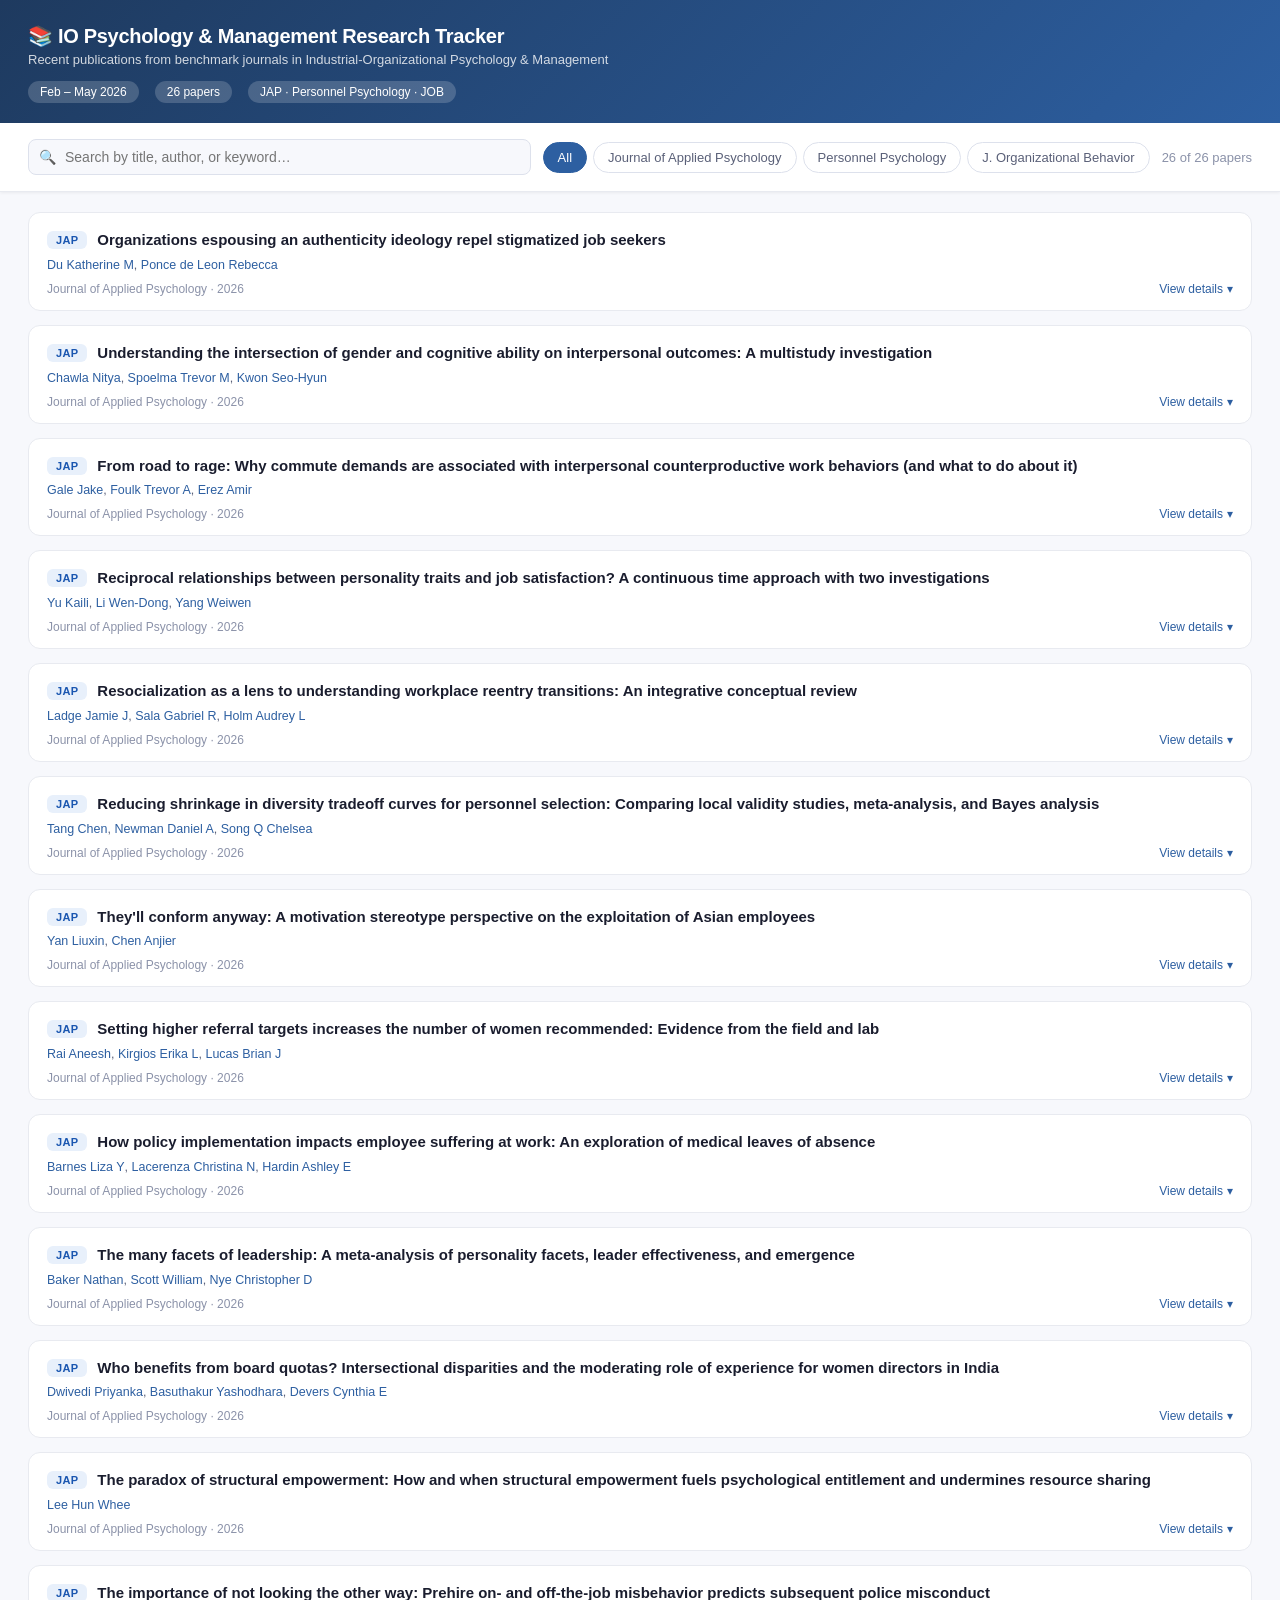
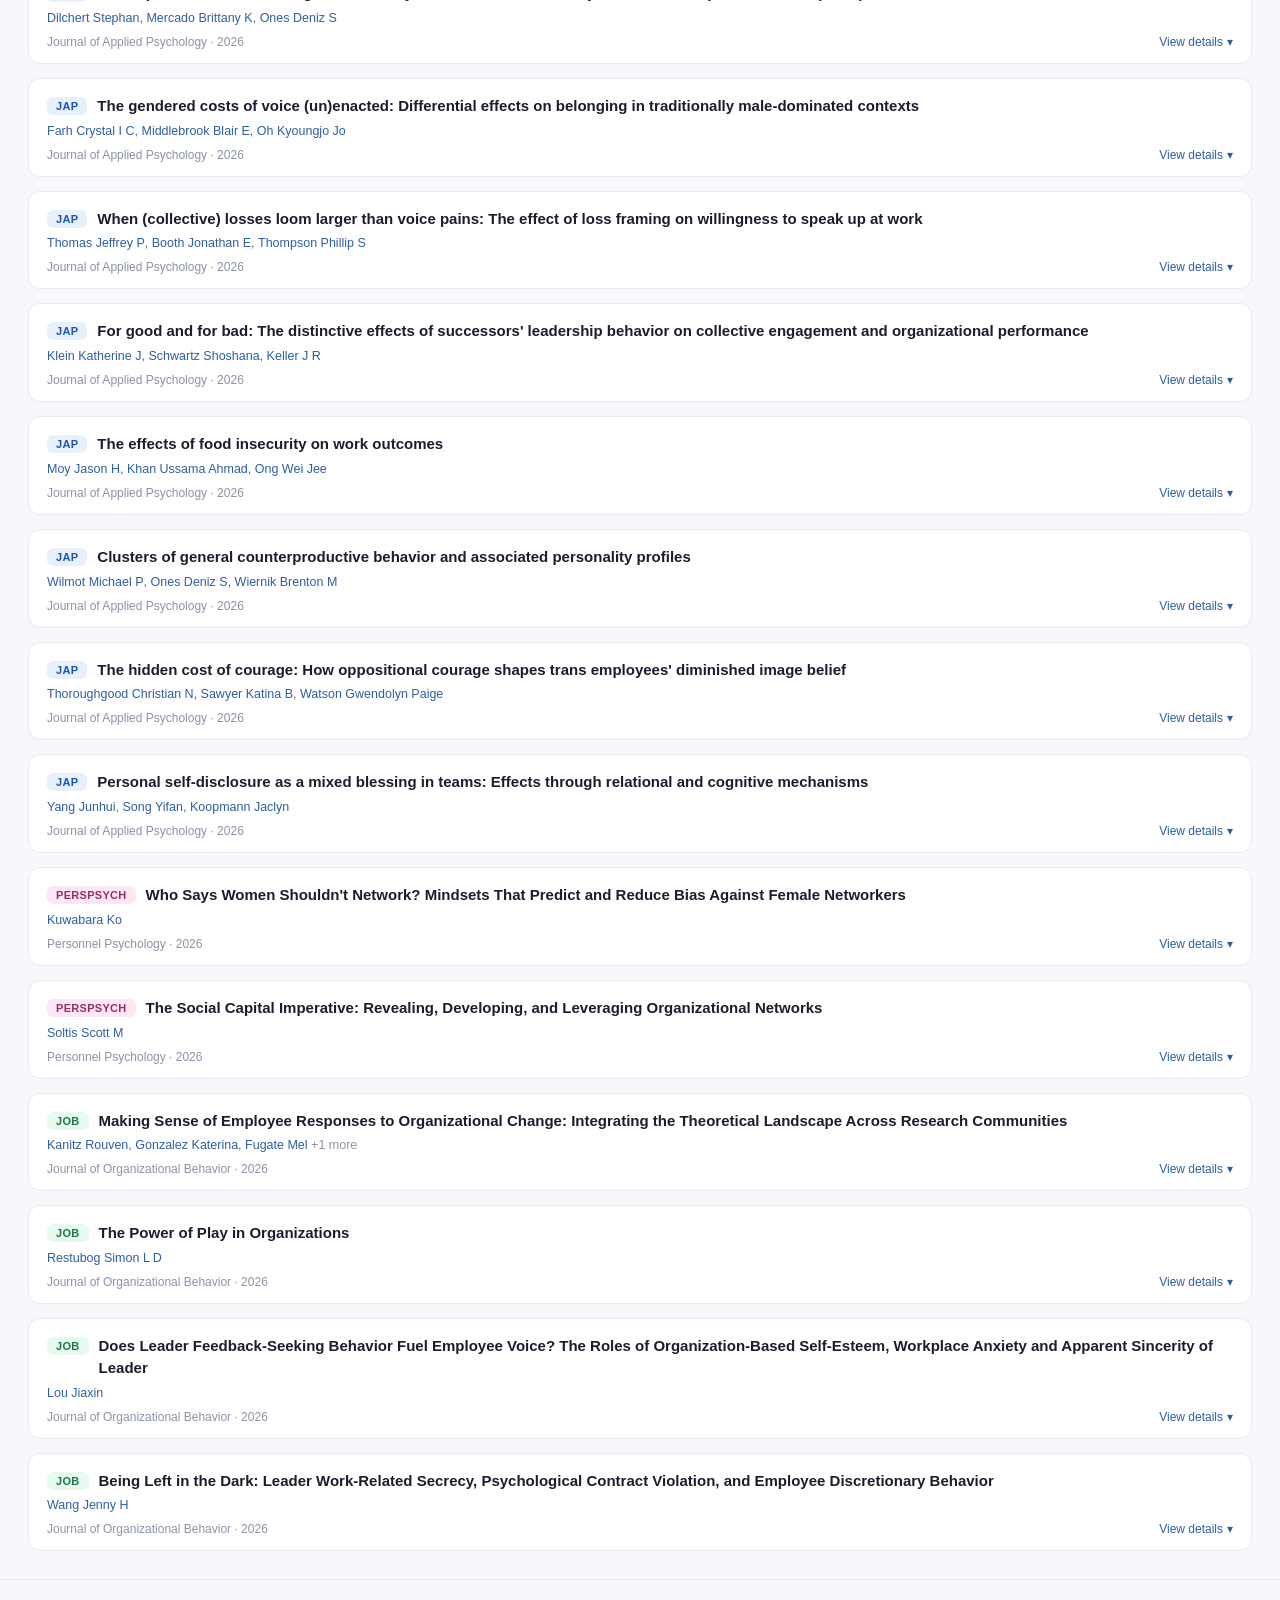
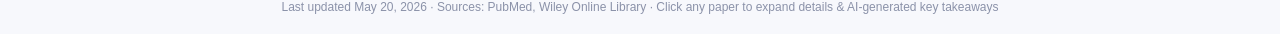
==== io_psych_tracker.html @ 4de879cd "Add IO Psychology Tracker artifact and update stats to 9 Add io_psych_tracker.html (26 papers from J" ====
<!DOCTYPE html>
<html lang="en">
<head>
<meta charset="UTF-8"/>
<meta name="viewport" content="width=device-width, initial-scale=1.0"/>
<title>IO Psychology & Management Research Tracker</title>
<style>
  :root { color-scheme: light; }
  * { box-sizing: border-box; margin: 0; padding: 0; }
  body { font-family: -apple-system, BlinkMacSystemFont, 'Segoe UI', sans-serif; background: #f7f8fc; color: #1a1d2e; min-height: 100vh; }

  /* Header */
  .header { background: linear-gradient(135deg, #1e3a5f 0%, #2d5fa1 100%); color: white; padding: 24px 28px 20px; }
  .header h1 { font-size: 20px; font-weight: 700; letter-spacing: -0.3px; }
  .header p { font-size: 13px; opacity: 0.8; margin-top: 4px; }
  .header-meta { display: flex; align-items: center; gap: 16px; margin-top: 14px; flex-wrap: wrap; }
  .badge { background: rgba(255,255,255,0.18); border-radius: 20px; padding: 4px 12px; font-size: 12px; font-weight: 500; }

  /* Controls */
  .controls { background: white; padding: 16px 28px; border-bottom: 1px solid #e8eaf0; display: flex; gap: 12px; align-items: center; flex-wrap: wrap; box-shadow: 0 1px 3px rgba(0,0,0,0.06); }
  .search-wrap { position: relative; flex: 1; min-width: 200px; }
  .search-wrap input { width: 100%; padding: 9px 12px 9px 36px; border: 1.5px solid #dde1ec; border-radius: 8px; font-size: 14px; background: #f7f8fc; color: #1a1d2e; outline: none; transition: border-color 0.2s; }
  .search-wrap input:focus { border-color: #2d5fa1; background: white; }
  .search-icon { position: absolute; left: 11px; top: 50%; transform: translateY(-50%); color: #8b92a9; font-size: 14px; }
  .filter-group { display: flex; gap: 6px; flex-wrap: wrap; }
  .filter-btn { padding: 7px 14px; border-radius: 20px; border: 1.5px solid #dde1ec; background: white; font-size: 13px; cursor: pointer; font-weight: 500; color: #5a6078; transition: all 0.15s; }
  .filter-btn:hover { border-color: #2d5fa1; color: #2d5fa1; }
  .filter-btn.active { background: #2d5fa1; border-color: #2d5fa1; color: white; }
  .count-label { font-size: 13px; color: #8b92a9; white-space: nowrap; margin-left: auto; }

  /* Papers grid */
  .papers { padding: 20px 28px; display: flex; flex-direction: column; gap: 14px; }

  /* Paper card */
  .card { background: white; border-radius: 12px; border: 1.5px solid #e8eaf0; overflow: hidden; transition: box-shadow 0.2s, border-color 0.2s; }
  .card:hover { box-shadow: 0 4px 16px rgba(0,0,0,0.09); border-color: #c8d0e8; }
  .card-header { padding: 16px 18px 14px; cursor: pointer; }
  .card-top { display: flex; align-items: flex-start; gap: 10px; }
  .journal-badge { flex-shrink: 0; padding: 3px 9px; border-radius: 6px; font-size: 11px; font-weight: 700; letter-spacing: 0.3px; text-transform: uppercase; margin-top: 2px; }
  .badge-JAP { background: #e8f0fb; color: #1a56b0; }
  .badge-PersPsych { background: #fce8f3; color: #9b2c6e; }
  .badge-JOB { background: #e8faf0; color: #1a7a4a; }
  .card-title { font-size: 15px; font-weight: 600; color: #1a1d2e; line-height: 1.45; flex: 1; }
  .card-authors { margin-top: 7px; font-size: 12.5px; color: #5a6078; }
  .card-authors a { color: #2d5fa1; text-decoration: none; font-weight: 500; }
  .card-authors a:hover { text-decoration: underline; }
  .card-footer { display: flex; align-items: center; justify-content: space-between; margin-top: 10px; }
  .card-year { font-size: 12px; color: #8b92a9; font-weight: 500; }
  .expand-btn { font-size: 12px; color: #2d5fa1; font-weight: 500; display: flex; align-items: center; gap: 4px; }
  .expand-arrow { transition: transform 0.2s; display: inline-block; }
  .card.expanded .expand-arrow { transform: rotate(180deg); }

  /* Card body */
  .card-body { display: none; padding: 0 18px 18px; border-top: 1px solid #f0f2f8; }
  .card.expanded .card-body { display: block; }
  .section-label { font-size: 11px; font-weight: 700; text-transform: uppercase; letter-spacing: 0.6px; color: #8b92a9; margin-top: 14px; margin-bottom: 6px; }
  .abstract-text { font-size: 13.5px; color: #3a3f5a; line-height: 1.6; }
  .findings-box { background: #f0f6ff; border-left: 3px solid #2d5fa1; border-radius: 0 8px 8px 0; padding: 10px 14px; font-size: 13.5px; color: #1a2a4a; line-height: 1.6; }
  .findings-box.loading { color: #8b92a9; font-style: italic; }
  .findings-box.error { background: #fff3f0; border-color: #e05a3a; color: #a02010; }
  .links-row { display: flex; gap: 10px; margin-top: 14px; flex-wrap: wrap; }
  .link-btn { display: inline-flex; align-items: center; gap: 6px; padding: 7px 14px; border-radius: 8px; font-size: 13px; font-weight: 500; text-decoration: none; transition: all 0.15s; border: 1.5px solid; }
  .link-doi { background: #1a56b0; border-color: #1a56b0; color: white; }
  .link-doi:hover { background: #1344a0; }
  .link-scholar { background: white; border-color: #dde1ec; color: #3a3f5a; }
  .link-scholar:hover { border-color: #2d5fa1; color: #2d5fa1; }

  /* Empty state */
  .empty { text-align: center; padding: 48px 24px; color: #8b92a9; }
  .empty svg { opacity: 0.3; margin-bottom: 12px; }
  .empty p { font-size: 15px; }

  /* Footer */
  .footer { text-align: center; padding: 20px; font-size: 12px; color: #8b92a9; border-top: 1px solid #e8eaf0; margin-top: 8px; }
</style>
</head>
<body>

<div class="header">
  <h1>📚 IO Psychology &amp; Management Research Tracker</h1>
  <p>Recent publications from benchmark journals in Industrial-Organizational Psychology &amp; Management</p>
  <div class="header-meta">
    <span class="badge">Feb – May 2026</span>
    <span class="badge" id="total-badge">26 papers</span>
    <span class="badge">JAP · Personnel Psychology · JOB</span>
  </div>
</div>

<div class="controls">
  <div class="search-wrap">
    <span class="search-icon">🔍</span>
    <input type="text" id="search-input" placeholder="Search by title, author, or keyword…" oninput="applyFilters()"/>
  </div>
  <div class="filter-group">
    <button class="filter-btn active" data-journal="all" onclick="setFilter(this)">All</button>
    <button class="filter-btn" data-journal="JAP" onclick="setFilter(this)">Journal of Applied Psychology</button>
    <button class="filter-btn" data-journal="PersPsych" onclick="setFilter(this)">Personnel Psychology</button>
    <button class="filter-btn" data-journal="JOB" onclick="setFilter(this)">J. Organizational Behavior</button>
  </div>
  <span class="count-label" id="count-label"></span>
</div>

<div class="papers" id="papers-container"></div>

<div class="footer">
  Last updated May 20, 2026 · Sources: PubMed, Wiley Online Library · Click any paper to expand details &amp; AI-generated key takeaways
</div>

<script>
const PAPERS = [{"id": 1, "title": "Organizations espousing an authenticity ideology repel stigmatized job seekers", "authors": ["Du Katherine M", "Ponce de Leon Rebecca"], "journal": "Journal of Applied Psychology", "journal_short": "JAP", "year": "2026", "doi": "10.1037/apl0001392", "doi_url": "https://doi.org/10.1037/apl0001392", "abstract": "Authenticity has been promoted for millennia; the modern workplace is no exception. Organizations, too, may espouse an authenticity ideology-encouraging employees to \"be themselves\" to achieve success. The espousal of such an ideology might be intended to signal identity safety, particularly to stigmatized job seekers. Instead, however, we propose that an espoused authenticity ideology may ironically frustrate and repel those who experience the most stigma. Across six experiments, we find that stigma in professional settings increases the tendency to view adhering to an espoused authenticity ideology-that is, engaging in authentic behavior-as risky, which prompts frustration and undermines attraction toward organizations that promote such an ideology. Further evincing our theoretical model", "author_link": "https://scholar.google.com/scholar?q=Du+Katherine+M"}, {"id": 2, "title": "Understanding the intersection of gender and cognitive ability on interpersonal outcomes: A multistudy investigation", "authors": ["Chawla Nitya", "Spoelma Trevor M", "Kwon Seo-Hyun"], "journal": "Journal of Applied Psychology", "journal_short": "JAP", "year": "2026", "doi": "10.1037/apl0001391", "doi_url": "https://doi.org/10.1037/apl0001391", "abstract": "Drawing from social role theory and ideas tied to the implied communality deficit, we develop a theoretical model explicating that higher cognitive ability women-but not men-are potentially more likely to experience interpersonal detriments. Specifically, we theorize that as an agentic competence attribute, higher cognitive ability is viewed as a gender norm violation for women (but not for men), contributing to perceptions of both heightened interpersonal hostility and lowered communality by their peers; these perceptions, in turn, are theorized to be associated with greater levels of victimization and lower levels of received task- and person-focused help from teammates. Across two multisource studies comprised of 826 individuals nested within 140 work groups, utilizing objective cogniti", "author_link": "https://scholar.google.com/scholar?q=Chawla+Nitya"}, {"id": 3, "title": "From road to rage: Why commute demands are associated with interpersonal counterproductive work behaviors (and what to do about it)", "authors": ["Gale Jake", "Foulk Trevor A", "Erez Amir"], "journal": "Journal of Applied Psychology", "journal_short": "JAP", "year": "2026", "doi": "10.1037/apl0001394", "doi_url": "https://doi.org/10.1037/apl0001394", "abstract": "Previous literature on commute demands, or the presence of stressors during a commute, has largely concluded that affective processes do not account for the impact of commuting on employees' work behavior. In this article, we challenge this conclusion by showing that when the specific affective state aligned with the distinctive characteristics of commute demands is identified, it spills over into counterproductive work behaviors. Based on core affect theory (Russell, 2003), we propose that commute demands are specifically linked to irritability, a negative, high-arousal affective state without a clear, identifiable cause. We further posit that elevated morning irritability will be associated with higher levels of interpersonal counterproductive work behaviors during the workday. In a fiel", "author_link": "https://scholar.google.com/scholar?q=Gale+Jake"}, {"id": 4, "title": "Reciprocal relationships between personality traits and job satisfaction? A continuous time approach with two investigations", "authors": ["Yu Kaili", "Li Wen-Dong", "Yang Weiwen"], "journal": "Journal of Applied Psychology", "journal_short": "JAP", "year": "2026", "doi": "10.1037/apl0001388", "doi_url": "https://doi.org/10.1037/apl0001388", "abstract": "Challenging the traditional perspective in organizational research that personality traits represent stable predictors of work outcomes, researchers have begun investigating how work experiences fuel personality trait development. Yet, research has yielded mixed findings on whether work experiences (e.g., job satisfaction) can indeed shape personality adaptation. Drawing on recent development in personality science highlighting influences of psychological and idiosyncratic work experiences as positive or negative reinforcements in personality change, we conducted two studies to examine whether and how job satisfaction may influence, and be influenced by, the Big Five personality traits at the within-person level. We first conducted a preregistered continuous time meta-analysis of existing ", "author_link": "https://scholar.google.com/scholar?q=Yu+Kaili"}, {"id": 5, "title": "Resocialization as a lens to understanding workplace reentry transitions: An integrative conceptual review", "authors": ["Ladge Jamie J", "Sala Gabriel R", "Holm Audrey L"], "journal": "Journal of Applied Psychology", "journal_short": "JAP", "year": "2026", "doi": "10.1037/apl0001384", "doi_url": "https://doi.org/10.1037/apl0001384", "abstract": "Workplace reentry affects millions of workers annually, with over 15 million Americans supported by the Family and Medical Leave Act in 2024 alone. Yet research remains fragmented across contexts and lacks theoretical coherence. This integrative conceptual review synthesizes 264 articles spanning diverse reentry contexts following career breaks or leaves of absence, including family, medical, military redeployment, unemployment, retirement, sabbaticals, expatriation, and incarceration. We develop a unified theoretical framework grounded in resocialization theory that addresses the unique complexity of workplace reentry, where individuals must simultaneously unlearn outdated information, update existing knowledge, and navigate changed relationships while managing their dual insider-outsider", "author_link": "https://scholar.google.com/scholar?q=Ladge+Jamie+J"}, {"id": 6, "title": "Reducing shrinkage in diversity tradeoff curves for personnel selection: Comparing local validity studies, meta-analysis, and Bayes analysis", "authors": ["Tang Chen", "Newman Daniel A", "Song Q Chelsea"], "journal": "Journal of Applied Psychology", "journal_short": "JAP", "year": "2026", "doi": "10.1037/apl0001376", "doi_url": "https://doi.org/10.1037/apl0001376", "abstract": "For reducing adverse impact, the diversity-validity tradeoff curve approach (De Corte et al., 2007) provides sets of selection predictor weights that can often substantially enhance diversity (i.e., increase adverse impact ratio and number of minority job offers), with no loss of job performance in comparison to unit weights (Wee et al., 2014). A key limitation of this diversity-enhancing approach is the tendency for tradeoff curves to shrink, leading to lesser job performance and diversity outcomes upon cross-validation (Song et al., 2017). The current article evaluates and compares tradeoff curve shrinkage (both validity shrinkage and diversity shrinkage) using three types of validity evidence/calibration studies: (a) a local validity study, (b) a meta-analysis (Schmidt & Hunter, 1977), ", "author_link": "https://scholar.google.com/scholar?q=Tang+Chen"}, {"id": 7, "title": "They'll conform anyway: A motivation stereotype perspective on the exploitation of Asian employees", "authors": ["Yan Liuxin", "Chen Anjier"], "journal": "Journal of Applied Psychology", "journal_short": "JAP", "year": "2026", "doi": "10.1037/apl0001380", "doi_url": "https://doi.org/10.1037/apl0001380", "abstract": "Perceptions of motivation play a critical role in shaping workplace treatment, yet little is known about how such perceptions are socially constructed. Drawing on social exchange theories and perspectives on interdependent versus independent self, we propose an ethnic-stereotype perspective of perceived motivation, suggesting that Asian employees are perceived as having higher controlled motivation-being driven by external pressures and expectations rather than personal volition-which leads supervisors to anticipate greater conformity from Asian employees and subsequently exploit them. Across one experiment (Study 1), one multiwave survey (Study 2), and one preregistered experiment with a behavioral measure (Study 3a), we consistently found that Asian employees were perceived as having hig", "author_link": "https://scholar.google.com/scholar?q=Yan+Liuxin"}, {"id": 8, "title": "Setting higher referral targets increases the number of women recommended: Evidence from the field and lab", "authors": ["Rai Aneesh", "Kirgios Erika L", "Lucas Brian J"], "journal": "Journal of Applied Psychology", "journal_short": "JAP", "year": "2026", "doi": "10.1037/apl0001373", "doi_url": "https://doi.org/10.1037/apl0001373", "abstract": "Women continue to be underrepresented in numerous occupations and in the highest echelons of many organizations. This may be due, in part, to disadvantages they face in referral-based hiring and promotion processes, as women are less inclined to ask for referrals and less likely to be referred than men for male-dominated jobs. We integrate insights from the goal-setting and creativity literatures to propose an intervention to boost referrals of women: requesting a greater target number of referrals (e.g., at least four instead of at least two referrals). This strategy sets a motivating goal to provide more referrals, which should mechanically increase the number of women referred. In addition, requesting more referrals in male-dominated contexts may lead to prototype divergence, which shou", "author_link": "https://scholar.google.com/scholar?q=Rai+Aneesh"}, {"id": 9, "title": "How policy implementation impacts employee suffering at work: An exploration of medical leaves of absence", "authors": ["Barnes Liza Y", "Lacerenza Christina N", "Hardin Ashley E"], "journal": "Journal of Applied Psychology", "journal_short": "JAP", "year": "2026", "doi": "10.1037/apl0001383", "doi_url": "https://doi.org/10.1037/apl0001383", "abstract": "Existing work offers rich theory on how work-life policies increase autonomy and balance and reduce work-life conflict. However, in moments when life is not merely imbalanced but severely upended, such as during times of severe illness or injury, this focus on balance and autonomy may be less relevant. We explore these moments of suffering by examining an often-overlooked work-life policy: medical leaves of absence. Through a qualitative grounded theory approach, we draw on the perspectives of 48 individuals (leave-takers and leave coordinators) to offer a comprehensive understanding of how medical leave policy implementation influences employee suffering at work. We first shed light on the elements of health-related suffering in the workplace and then introduce a healing-centered implemen", "author_link": "https://scholar.google.com/scholar?q=Barnes+Liza+Y"}, {"id": 10, "title": "The many facets of leadership: A meta-analysis of personality facets, leader effectiveness, and emergence", "authors": ["Baker Nathan", "Scott William", "Nye Christopher D"], "journal": "Journal of Applied Psychology", "journal_short": "JAP", "year": "2026", "doi": "10.1037/apl0001378", "doi_url": "https://doi.org/10.1037/apl0001378", "abstract": "Personality traits can be useful predictors of leader effectiveness and emergence. Although these traits are recognized as important, existing research has neglected the potential advantages of considering personality at the facet level to clarify and extend theory regarding how personality relates to leader outcomes, as well as improve the use of personality as a predictor of leader effectiveness and emergence. This meta-analysis examines how narrow personality dimensions relate to leader emergence and effectiveness across theoretically relevant contextual differences including leader hierarchical level and organization type. A final set of k = 203 data sets was analyzed to examine these relationships. The results of this work highlight that personality facets vary substantially in their ", "author_link": "https://scholar.google.com/scholar?q=Baker+Nathan"}, {"id": 11, "title": "Who benefits from board quotas? Intersectional disparities and the moderating role of experience for women directors in India", "authors": ["Dwivedi Priyanka", "Basuthakur Yashodhara", "Devers Cynthia E"], "journal": "Journal of Applied Psychology", "journal_short": "JAP", "year": "2026", "doi": "10.1037/apl0001375", "doi_url": "https://doi.org/10.1037/apl0001375", "abstract": "Although gender quotas are gaining increasing popularity, evidence on their effectiveness is mixed. While some studies set in Western contexts suggest a positive impact on women's board representation, others demonstrate backlash. Further, because this research primarily treats women as a singular, homogenous group, it overlooks critical intersectionality issues on boards, limiting our understanding of how quotas may shape the outcomes of women directors from marginalized groups. We contribute to this growing scholarly debate on quota effectiveness by examining the outcomes of women directors from both dominant and marginalized groups. Drawing on the instrumental perspective on legitimacy and intersectionality research, we propose that although all women directors gain additional board app", "author_link": "https://scholar.google.com/scholar?q=Dwivedi+Priyanka"}, {"id": 12, "title": "The paradox of structural empowerment: How and when structural empowerment fuels psychological entitlement and undermines resource sharing", "authors": ["Lee Hun Whee"], "journal": "Journal of Applied Psychology", "journal_short": "JAP", "year": "2026", "doi": "10.1037/apl0001377", "doi_url": "https://doi.org/10.1037/apl0001377", "abstract": "In recent decades, many organizations have been restructuring in ways that formally decentralize the necessary resources, information, and sociopolitical support, which is labeled \"structural empowerment.\" Although prior research suggests that structural empowerment enhances resource exchanges, I challenge this conventional wisdom by theorizing its potential drawbacks for resource sharing. Integrating the evolutionary perspective of work design and the dominance-prestige model, I developed a comprehensive model of how and when structural empowerment can hinder employees' resource sharing via psychological entitlement. I employed multiwave (Study 1) and multisource (Studies 2 and 3) field surveys and experimental methodology (Study 4) to test my hypotheses. The results reveal that dominance", "author_link": "https://scholar.google.com/scholar?q=Lee+Hun+Whee"}, {"id": 13, "title": "The importance of not looking the other way: Prehire on- and off-the-job misbehavior predicts subsequent police misconduct", "authors": ["Dilchert Stephan", "Mercado Brittany K", "Ones Deniz S"], "journal": "Journal of Applied Psychology", "journal_short": "JAP", "year": "2026", "doi": "10.1037/apl0001322", "doi_url": "https://doi.org/10.1037/apl0001322", "abstract": "This research addresses an often-overlooked opportunity for police reform: the predictive value of prehire misbehavior data for reducing posthire police misconduct. While most reform efforts focus on officers' actions after they are hired, our findings highlight the impact of rigorous screening before hire. We examined how specific prior employment and nonwork misbehaviors related to general occupational instability, trouble in previous law enforcement roles, prior temper problems and violence, and irresponsible behaviors predicted future misconduct among 6,075 police officers tracked over 5 years. Notably, some prehire behaviors significantly elevated risks of citizen complaints and misconduct-related lawsuits, with hazard ratios up to 14.59. Contrary to common assumptions, candidates wit", "author_link": "https://scholar.google.com/scholar?q=Dilchert+Stephan"}, {"id": 14, "title": "The gendered costs of voice (un)enacted: Differential effects on belonging in traditionally male-dominated contexts", "authors": ["Farh Crystal I C", "Middlebrook Blair E", "Oh Kyoungjo Jo"], "journal": "Journal of Applied Psychology", "journal_short": "JAP", "year": "2026", "doi": "10.1037/apl0001364", "doi_url": "https://doi.org/10.1037/apl0001364", "abstract": "Recent research indicates that performance benefits on complex tasks accrue when members with diverse social identities speak up and their voice is enacted-that is, incorporated into the team's approach to the task. In this article, we argue that the cost of not enacting diverse members' voice may extend beyond performance to negatively affect their belonging. Integrating social belonging theory with the literature on gender and voice, we examine the case of women in traditionally male-dominated contexts. Archival data from teams of active-duty Marines (Study 1) and student engineering project teams (Study 2) showed that voice enactment was more strongly associated with women's belonging than men's, and women's belonging was disproportionately harmed when voice enactment was low. A preregi", "author_link": "https://scholar.google.com/scholar?q=Farh+Crystal+I+C"}, {"id": 15, "title": "When (collective) losses loom larger than voice pains: The effect of loss framing on willingness to speak up at work", "authors": ["Thomas Jeffrey P", "Booth Jonathan E", "Thompson Phillip S"], "journal": "Journal of Applied Psychology", "journal_short": "JAP", "year": "2026", "doi": "10.1037/apl0001372", "doi_url": "https://doi.org/10.1037/apl0001372", "abstract": "Previous research indicates that employees often believe that it is too risky to voice their concerns about organizational problems; however, prospect theory suggests that people are more willing to take risks when problems are framed in terms of potential losses rather than potential gains. To reconcile these perspectives, we draw on prospect theory and the principle of loss aversion to explain why loss framing (compared to gain framing) will increase employees' willingness to engage in voice behavior. In Study 1, we used a scenario experiment and found that participants who considered potential losses (compared to gains) after writing about a problem at work were more willing to speak up. Further, integrating prospect theory with research on other orientation, we extended these findings ", "author_link": "https://scholar.google.com/scholar?q=Thomas+Jeffrey+P"}, {"id": 16, "title": "For good and for bad: The distinctive effects of successors' leadership behavior on collective engagement and organizational performance", "authors": ["Klein Katherine J", "Schwartz Shoshana", "Keller J R"], "journal": "Journal of Applied Psychology", "journal_short": "JAP", "year": "2026", "doi": "10.1037/apl0001359", "doi_url": "https://doi.org/10.1037/apl0001359", "abstract": "Leadership transitions are a fact of organizational life, yet the impact of successors' leadership behavior on organizational outcomes is little understood. Building on change readiness, uncertainty management, and romance of leadership theory and research, we propose a novel theory describing the distinctive effects of successors' versus incumbents' leadership behavior in driving change in collective engagement and organizational performance. We theorize that when employees perceive a great need for organizational change, successors' vision communication and coaching are more likely than incumbents' to yield improvements in collective engagement and organizational performance. But when employees perceive little need for change, successors' vision communication and coaching are more likely", "author_link": "https://scholar.google.com/scholar?q=Klein+Katherine+J"}, {"id": 17, "title": "The effects of food insecurity on work outcomes", "authors": ["Moy Jason H", "Khan Ussama Ahmad", "Ong Wei Jee"], "journal": "Journal of Applied Psychology", "journal_short": "JAP", "year": "2026", "doi": "10.1037/apl0001361", "doi_url": "https://doi.org/10.1037/apl0001361", "abstract": "Food insecurity-insufficient access to safe and nutritious foods-is one of the most crucial societal grand challenges the world faces today. It affects 2.3 billion people globally, and addressing it is one of the United Nations' Sustainable Development Goals of 2030 (Food and Agriculture Organization of the United Nations et al., 2025). Despite its prevalence and importance, the field of applied psychology has ignored this problem with the implicit assumption that food insecurity is not an issue relevant to the workplace. Contrary to this view, we hypothesize and demonstrate that food insecurity is detrimental to the three core work outcomes: task performance, work engagement, and organizational citizenship behaviors. To test our hypotheses, we employed a multimethod design across three em", "author_link": "https://scholar.google.com/scholar?q=Moy+Jason+H"}, {"id": 18, "title": "Clusters of general counterproductive behavior and associated personality profiles", "authors": ["Wilmot Michael P", "Ones Deniz S", "Wiernik Brenton M"], "journal": "Journal of Applied Psychology", "journal_short": "JAP", "year": "2026", "doi": "10.1037/apl0001344", "doi_url": "https://doi.org/10.1037/apl0001344", "abstract": "Counterproductive behavior (e.g., aggression, theft, dishonesty) is a persistent societal problem with a substantial dispositional basis. Despite broad interest in the subject, little scholarship has studied relations of variables associated with counterproductive behavior and their dispositional antecedents across work and nonwork domains. Drawing on cybernetic theories of personality, we posit that personality malfunction (an imbalance between cybernetic processes responsible for maintaining homeostasis and facilitating change) contributes to general counterproductive behavior (GCB). To test this theory, we conduct a quantitative review and synthesis of meta-analyses that report Big Five personality trait relations to variables indicative of GCB. Overall, we locate 46 articles reporting ", "author_link": "https://scholar.google.com/scholar?q=Wilmot+Michael+P"}, {"id": 19, "title": "The hidden cost of courage: How oppositional courage shapes trans employees' diminished image belief", "authors": ["Thoroughgood Christian N", "Sawyer Katina B", "Watson Gwendolyn Paige"], "journal": "Journal of Applied Psychology", "journal_short": "JAP", "year": "2026", "doi": "10.1037/apl0001374", "doi_url": "https://doi.org/10.1037/apl0001374", "abstract": "Fulfilling the promise of greater workplace inclusion increasingly hinges on advantaged group employees' oppositional courage (OC)-a nonnormative form of allyship involving significant risk to the actor. Research suggests OC may not only offer instrumental benefits to marginalized employees but also convey a powerful \"message of value\" from the actor. Yet these courageous acts do not occur in a vacuum, suggesting they may carry social consequences for marginalized employees. Drawing from theory on helping relations and research on social cognition, we argue these risky acts can inadvertently signal unique strength in the actor, triggering marginalized employees' diminished image belief-a concern others see them as weak and unable to stand up for themselves. We further propose that this per", "author_link": "https://scholar.google.com/scholar?q=Thoroughgood+Christian+N"}, {"id": 20, "title": "Personal self-disclosure as a mixed blessing in teams: Effects through relational and cognitive mechanisms", "authors": ["Yang Junhui", "Song Yifan", "Koopmann Jaclyn"], "journal": "Journal of Applied Psychology", "journal_short": "JAP", "year": "2026", "doi": "10.1037/apl0001370", "doi_url": "https://doi.org/10.1037/apl0001370", "abstract": "Although personal self-disclosure has been increasingly encouraged in organizations and teams to enhance authenticity and workplace effectiveness, the nature of its impact in team contexts remains debated. Existing literature predominantly focuses on the relational effects of receiving personal self-disclosure but ignores its cognitive effects and key contextual contingencies that help elucidate when it has positive versus negative consequences. This study provides a more comprehensive theoretical account of the effects of self-disclosure in team contexts by combining social penetration and information processing perspectives into a multilevel theoretical framework. We tested our theoretical model in two team samples. Supporting our hypotheses, we found that personal self-disclosure had co", "author_link": "https://scholar.google.com/scholar?q=Yang+Junhui"}, {"id": 21, "title": "Who Says Women Shouldn't Network? Mindsets That Predict and Reduce Bias Against Female Networkers", "authors": ["Kuwabara Ko"], "journal": "Personnel Psychology", "journal_short": "PersPsych", "year": "2026", "doi": "10.1111/peps.70016", "doi_url": "https://doi.org/10.1111/peps.70016", "abstract": "This research addresses the growing recognition that women's professional networks tend to be less effective than men's, and examines who holds bias against women who network, why, and how to debias them. Drawing on research documenting pervasive gender bias that penalizes women for engaging in instrumental networking, the authors find that gender bias does not occur uniformly but depends on the mindsets people hold about networking: people who view networking ability in terms of fixed attributes (fixed theorists) are more likely to view female networkers negatively. Four experiments demonstrate these effects and test debiasing interventions. Published in Volume 79, Issue 1, pages 25–39.", "author_link": "https://scholar.google.com/scholar?q=Ko+Kuwabara+networking+gender"}, {"id": 22, "title": "The Social Capital Imperative: Revealing, Developing, and Leveraging Organizational Networks", "authors": ["Soltis Scott M"], "journal": "Personnel Psychology", "journal_short": "PersPsych", "year": "2026", "doi": "10.1111/peps.70019", "doi_url": "https://doi.org/10.1111/peps.70019", "abstract": "A scholarly book review examining the imperative of social capital in organizations, covering how to reveal, develop, and leverage organizational networks for competitive advantage and employee effectiveness. Published in Personnel Psychology Volume 79, pages 103–104.", "author_link": "https://scholar.google.com/scholar?q=Scott+Soltis+social+capital+organizations"}, {"id": 23, "title": "Making Sense of Employee Responses to Organizational Change: Integrating the Theoretical Landscape Across Research Communities", "authors": ["Kanitz Rouven", "Gonzalez Katerina", "Fugate Mel", "Venkatesh Viswanath"], "journal": "Journal of Organizational Behavior", "journal_short": "JOB", "year": "2026", "doi": "10.1002/job.70080", "doi_url": "https://doi.org/10.1002/job.70080", "abstract": "A review of 215 empirical articles published between 1998 and 2024 in leading business administration journals, identifying eight overarching theoretical themes explaining why employees support or resist organizational change: (1) motivational–attitudinal, (2) relational, (3) sensemaking and discourse, among others. The paper integrates fragmented theoretical landscapes across research communities to advance both organizational change theory and practice.", "author_link": "https://scholar.google.com/scholar?q=Rouven+Kanitz+organizational+change"}, {"id": 24, "title": "The Power of Play in Organizations", "authors": ["Restubog Simon L D"], "journal": "Journal of Organizational Behavior", "journal_short": "JOB", "year": "2026", "doi": "10.1002/job.70074", "doi_url": "https://doi.org/10.1002/job.70074", "abstract": "This paper examines the role of playfulness and play-based experiences in organizational settings. It explores how play functions as a resource that enhances creativity, well-being, and performance, while also considering boundary conditions under which play may not produce positive outcomes.", "author_link": "https://scholar.google.com/scholar?q=Simon+Restubog+play+organizations"}, {"id": 25, "title": "Does Leader Feedback-Seeking Behavior Fuel Employee Voice? The Roles of Organization-Based Self-Esteem, Workplace Anxiety and Apparent Sincerity of Leader", "authors": ["Lou Jiaxin"], "journal": "Journal of Organizational Behavior", "journal_short": "JOB", "year": "2026", "doi": "10.1002/job.70078", "doi_url": "https://doi.org/10.1002/job.70078", "abstract": "This study investigates how leader feedback-seeking behavior influences employee voice behavior. Using multilevel data, the study finds that when leaders actively seek feedback, it signals openness and psychological safety, boosting employees' organization-based self-esteem and reducing workplace anxiety, thereby encouraging voice—but only when employees perceive the leader's feedback-seeking as sincere.", "author_link": "https://scholar.google.com/scholar?q=Jiaxin+Lou+leader+feedback+seeking+employee+voice"}, {"id": 26, "title": "Being Left in the Dark: Leader Work-Related Secrecy, Psychological Contract Violation, and Employee Discretionary Behavior", "authors": ["Wang Jenny H"], "journal": "Journal of Organizational Behavior", "journal_short": "JOB", "year": "2026", "doi": "10.1002/job.70084", "doi_url": "https://doi.org/10.1002/job.70084", "abstract": "This paper examines the consequences of leader work-related secrecy—when leaders deliberately withhold work-relevant information from employees. Drawing on psychological contract theory, the study shows that leader secrecy leads to psychological contract violation, which in turn reduces employees' discretionary behaviors such as OCB and increases deviant behavior.", "author_link": "https://scholar.google.com/scholar?q=Jenny+Wang+leader+secrecy+psychological+contract"}];

let activeJournal = 'all';
let expandedStates = {};
let findingsCache = {};

function setFilter(btn) {
  document.querySelectorAll('.filter-btn').forEach(b => b.classList.remove('active'));
  btn.classList.add('active');
  activeJournal = btn.dataset.journal;
  applyFilters();
}

function applyFilters() {
  const q = document.getElementById('search-input').value.toLowerCase().trim();
  const filtered = PAPERS.filter(p => {
    const journalMatch = activeJournal === 'all' || p.journal_short === activeJournal;
    if (!journalMatch) return false;
    if (!q) return true;
    return (
      p.title.toLowerCase().includes(q) ||
      p.authors.join(' ').toLowerCase().includes(q) ||
      p.abstract.toLowerCase().includes(q) ||
      p.journal.toLowerCase().includes(q)
    );
  });
  renderPapers(filtered);
  document.getElementById('count-label').textContent = `${filtered.length} of ${PAPERS.length} papers`;
}

function renderPapers(list) {
  const container = document.getElementById('papers-container');
  if (list.length === 0) {
    container.innerHTML = `<div class="empty"><p>No papers match your search. Try a different keyword.</p></div>`;
    return;
  }
  container.innerHTML = list.map(p => cardHTML(p)).join('');
}

function cardHTML(p) {
  const isExpanded = expandedStates[p.id] || false;
  const findings = findingsCache[p.id];
  const authorLinks = p.authors.slice(0,3).map((a, i) => {
    const schUrl = `https://scholar.google.com/scholar?q=${encodeURIComponent(a + ' ' + (p.journal_short === 'JAP' ? 'applied psychology' : 'organizational behavior'))}`;
    return `<a href="${schUrl}" target="_blank" rel="noopener">${a}</a>`;
  }).join(', ') + (p.authors.length > 3 ? ` <span style="color:#8b92a9">+${p.authors.length-3} more</span>` : '');

  let findingsHTML = '';
  if (isExpanded) {
    if (!findings) {
      findingsHTML = `<div class="findings-box loading" id="findings-${p.id}">Generating AI key takeaways…</div>`;
    } else if (findings.error) {
      findingsHTML = `<div class="findings-box error">${findings.text}</div>`;
    } else {
      findingsHTML = `<div class="findings-box" id="findings-${p.id}">${findings.text}</div>`;
    }
  }

  return `
<div class="card${isExpanded ? ' expanded' : ''}" id="card-${p.id}">
  <div class="card-header" onclick="toggleCard(${p.id})">
    <div class="card-top">
      <span class="journal-badge badge-${p.journal_short}">${p.journal_short}</span>
      <span class="card-title">${escHtml(p.title)}</span>
    </div>
    <div class="card-authors">${authorLinks}</div>
    <div class="card-footer">
      <span class="card-year">${p.journal} · ${p.year}</span>
      <span class="expand-btn">
        ${isExpanded ? 'Hide details' : 'View details'}
        <span class="expand-arrow">▾</span>
      </span>
    </div>
  </div>
  ${isExpanded ? `
  <div class="card-body">
    <div class="section-label">Abstract</div>
    <div class="abstract-text">${escHtml(p.abstract)}</div>
    <div class="section-label">🤖 Key Takeaways (AI-generated)</div>
    ${findingsHTML}
    <div class="links-row">
      <a class="link-btn link-doi" href="${p.doi_url}" target="_blank" rel="noopener">📄 View Paper (DOI)</a>
      <a class="link-btn link-scholar" href="${p.author_link}" target="_blank" rel="noopener">👤 Author on Google Scholar</a>
    </div>
  </div>` : ''}
</div>`;
}

function escHtml(s) {
  return s.replace(/&/g,'&amp;').replace(/</g,'&lt;').replace(/>/g,'&gt;').replace(/"/g,'&quot;');
}

async function toggleCard(id) {
  expandedStates[id] = !expandedStates[id];
  applyFilters();
  if (expandedStates[id] && !findingsCache[id]) {
    await generateFindings(id);
  }
}

async function generateFindings(id) {
  const paper = PAPERS.find(p => p.id === id);
  if (!paper) return;
  try {
    const prompt = `You are an expert in Industrial-Organizational Psychology. Based on this abstract, provide 2-3 concise bullet-point key takeaways that practitioners or researchers should know. Be specific and actionable. Use plain language. Format as bullet points starting with •.

Title: ${paper.title}
Abstract: ${paper.abstract}

Provide only the bullet points, no intro text.`;

    const result = await window.cowork.askClaude(prompt, []);
    findingsCache[id] = { text: result.replace(/\n/g, '<br>') };
  } catch(e) {
    const msg = typeof window.cowork === 'undefined'
      ? 'AI takeaways require Claude Desktop. Open this file inside Claude Desktop to use this feature.'
      : 'Could not generate takeaways. Try expanding again.';
    findingsCache[id] = { error: true, text: msg };
  }
  // Update just the findings box
  const el = document.getElementById(`findings-${id}`);
  if (el) {
    if (findingsCache[id].error) {
      el.className = 'findings-box error';
    } else {
      el.className = 'findings-box';
    }
    el.innerHTML = findingsCache[id].text;
  }
}

// Init
document.addEventListener('DOMContentLoaded', () => {
  document.getElementById('total-badge').textContent = `${PAPERS.length} papers`;
  applyFilters();
});
</script>
</body>
</html>
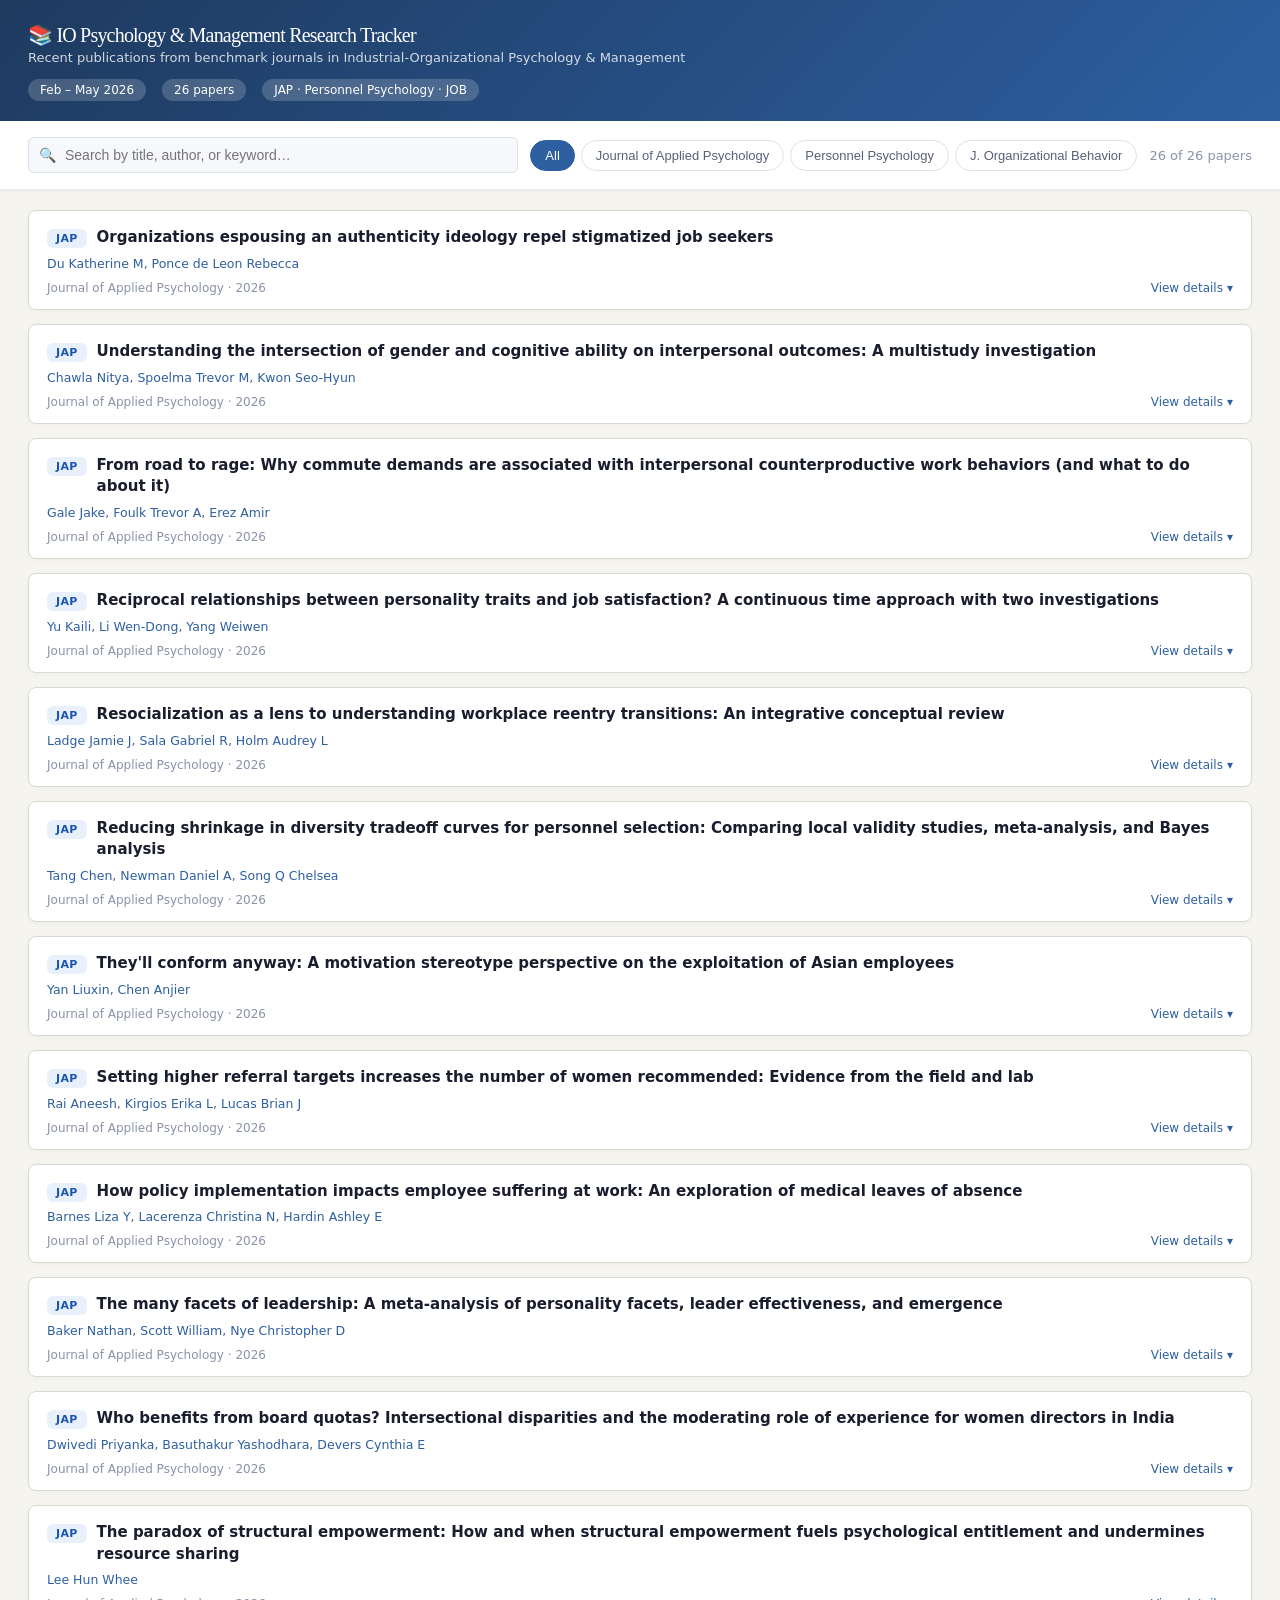
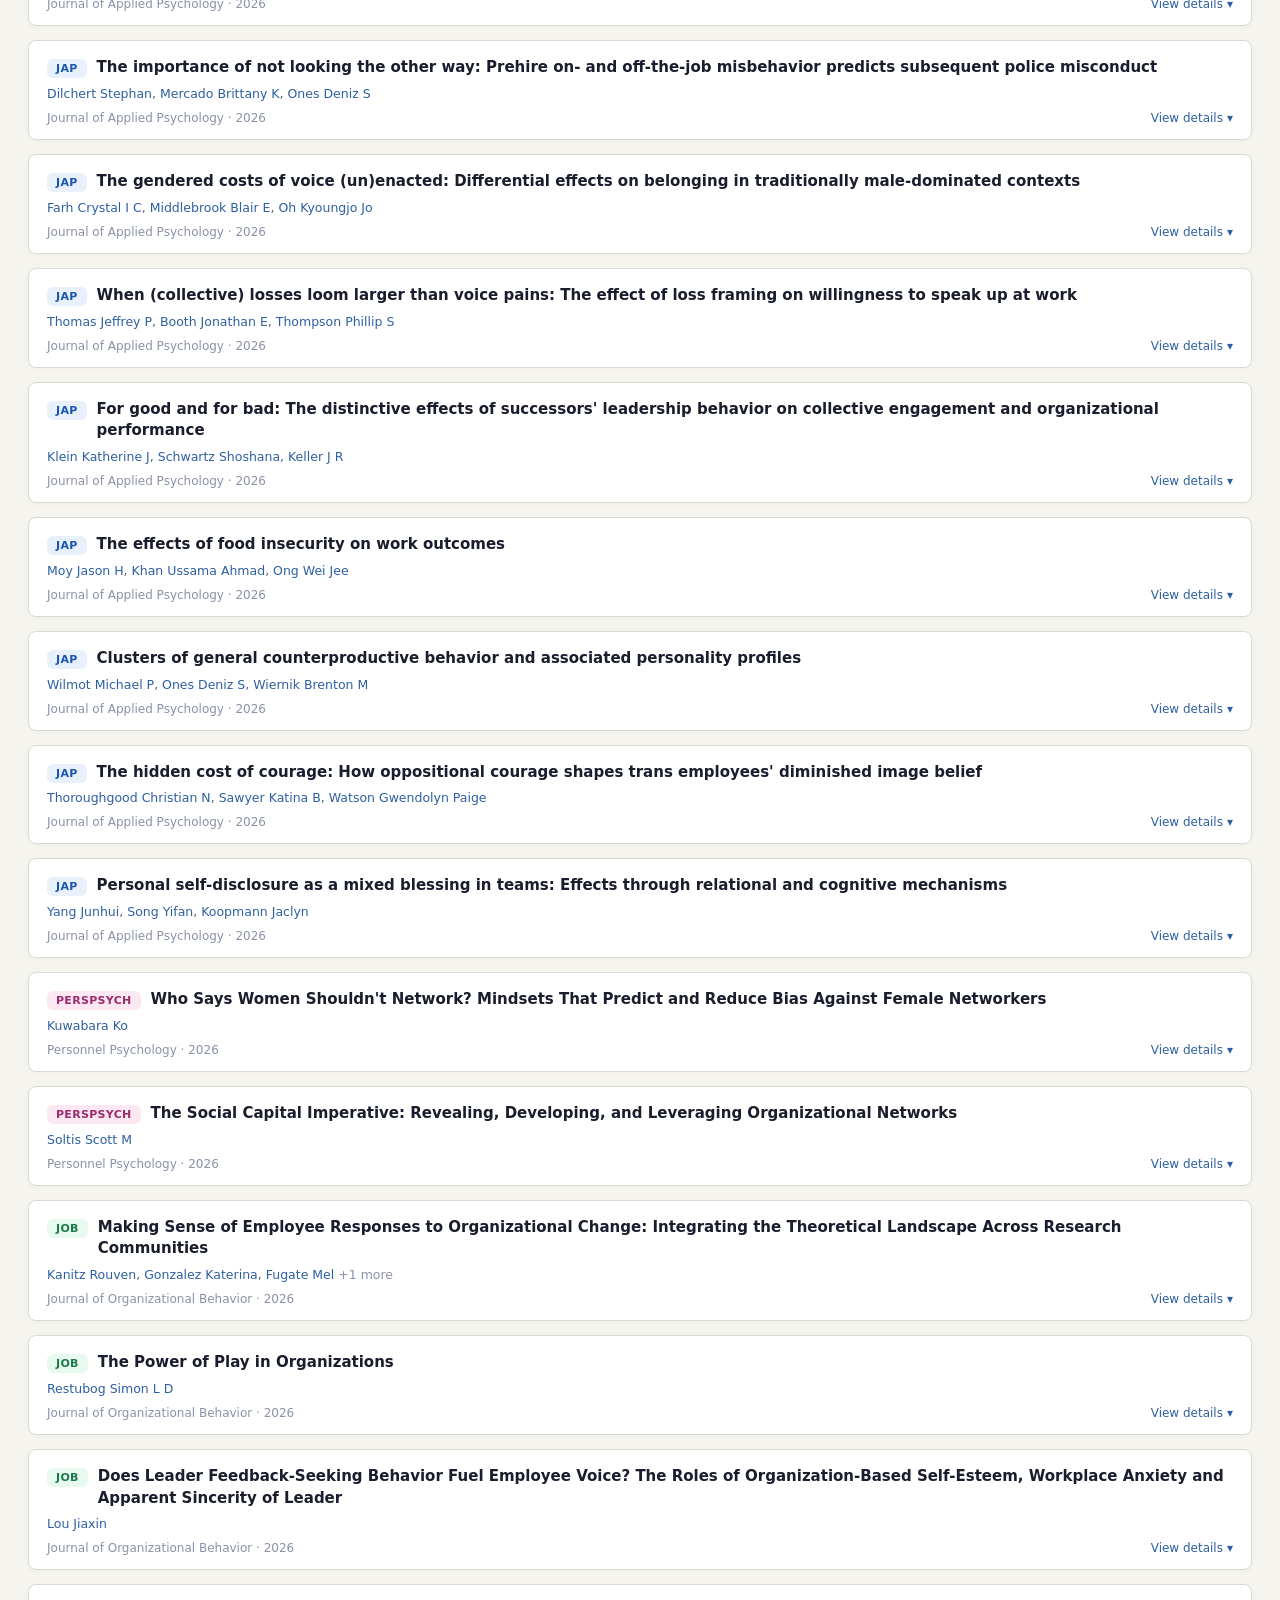
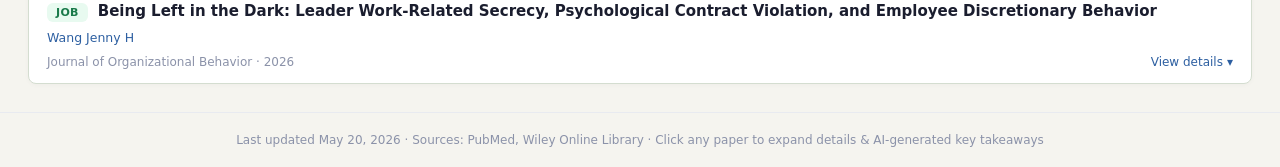
==== commit c86fac4f: "Apply the new product design to the original application" ====
--- a/io_psych_tracker.html
+++ b/io_psych_tracker.html
@@ -1,5 +1,5 @@
 <!DOCTYPE html>
-<html lang="en">
+<html data-product-design="2026" lang="en">
 <head>
 <meta charset="UTF-8"/>
 <meta name="viewport" content="width=device-width, initial-scale=1.0"/>
@@ -73,6 +73,7 @@
   /* Footer */
   .footer { text-align: center; padding: 20px; font-size: 12px; color: #8b92a9; border-top: 1px solid #e8eaf0; margin-top: 8px; }
 </style>
+<link rel="stylesheet" href="product-design.css?v=20260912">
 </head>
 <body>
 
--- a/product-design.css
+++ b/product-design.css
@@ -0,0 +1,82 @@
+/* Product design 2026-09-12 · Nexus · real application, unchanged data contracts. */
+html[data-product-design="2026"] {
+ --product-accent:#254f88;--product-accent-dark:#93bafa;
+ --product-canvas:#f5f4ef;--product-surface:#fffefb;--product-soft:#eaf0e7;
+ --product-ink:#172820;--product-muted:#53665b;--product-line:#d4ddd0;
+ --serif:Georgia,'Iowan Old Style',serif!important;
+ --sans:Inter,system-ui,-apple-system,'Segoe UI',sans-serif!important;
+ --font-display:Georgia,'Iowan Old Style',serif!important;
+ --font-body:Inter,system-ui,-apple-system,'Segoe UI',sans-serif!important;
+ --r:8px!important;--r-sm:6px!important;--r-lg:12px!important;
+}
+html[data-product-design="2026"][data-theme="dark"],html[data-product-design="2026"].dark,html[data-product-design="2026"]:has(body.dark),html[data-product-design="2026"]:has(body[data-theme="dark"]){
+ --product-accent:var(--product-accent-dark);--product-canvas:#14231d;--product-surface:#1c3027;
+ --product-soft:#263e32;--product-ink:#f0f4eb;--product-muted:#b8caba;--product-line:#3c5646;
+}
+html[data-product-design="2026"]{
+ --bg:var(--product-canvas)!important;--bg-2:var(--product-surface)!important;--bg2:var(--product-surface)!important;
+ --bg-3:var(--product-soft)!important;--bg3:var(--product-soft)!important;--bg-soft:var(--product-soft)!important;
+ --surface:var(--product-surface)!important;--surface-2:var(--product-soft)!important;--surface2:var(--product-soft)!important;
+ --panel:var(--product-surface)!important;--panel2:var(--product-soft)!important;--card:var(--product-surface)!important;
+ --card-bg:var(--product-surface)!important;--soft:var(--product-soft)!important;--chip:var(--product-soft)!important;
+ --ink:var(--product-ink)!important;--ink-2:var(--product-muted)!important;--ink2:var(--product-muted)!important;
+ --ink-3:var(--product-muted)!important;--ink3:var(--product-muted)!important;--ink-mute:var(--product-muted)!important;
+ --text:var(--product-ink)!important;--text-primary:var(--product-ink)!important;--text-secondary:var(--product-muted)!important;
+ --muted:var(--product-muted)!important;--line:var(--product-line)!important;--border:var(--product-line)!important;
+ --line-2:var(--product-line)!important;--line2:var(--product-line)!important;--border-strong:var(--product-line)!important;
+ --accent:var(--product-accent)!important;--acc:var(--product-accent)!important;--primary:var(--product-accent)!important;
+ --accent-2:var(--product-accent)!important;--accent2:var(--product-accent)!important;--acc2:var(--product-accent)!important;
+ --accent-soft:var(--product-soft)!important;--accent-bg:var(--product-soft)!important;
+ --fire1:var(--product-accent)!important;--fire2:var(--product-accent)!important;--fire3:var(--product-accent)!important;
+ --warm-a:var(--product-accent)!important;--warm-b:var(--product-accent)!important;--warm-c:var(--product-accent)!important;
+ --grad:linear-gradient(var(--product-accent),var(--product-accent))!important;
+ --gradient:linear-gradient(var(--product-accent),var(--product-accent))!important;
+ --grad-soft:linear-gradient(var(--product-soft),var(--product-soft))!important;
+ --bar-bg:var(--product-surface)!important;--elev:var(--product-surface)!important;
+ --shadow:0 2px 12px #1025180a!important;--shadow-sm:0 1px 3px #1025180a!important;
+ --shadow-lift:0 6px 20px #10251814!important;--glow:none!important;
+}
+html[data-product-design="2026"] body{background:var(--product-canvas)!important;color:var(--product-ink);font-family:var(--sans);-webkit-font-smoothing:antialiased;}
+html[data-product-design="2026"] body::before,html[data-product-design="2026"] body::after{background-image:none!important;}
+html[data-product-design="2026"] :is(#syed-ambient,.ambient,.hero-thread,.atmosphere,.grain){display:none!important;}
+html[data-product-design="2026"] :is(h1,.hero-title,.display-title){font-family:var(--serif)!important;font-weight:400!important;letter-spacing:-.04em!important;line-height:1.1!important;text-wrap:balance;}
+html[data-product-design="2026"] :is(h1,.hero-title) :is(.g,.grad-text,.gradient-text,.accent,.display-accent){background-image:none!important;color:var(--product-accent)!important;-webkit-text-fill-color:var(--product-accent)!important;}
+html[data-product-design="2026"] :is(.hero-title,.hero h1){font-size:clamp(36px,5vw,68px)!important;max-width:23ch;}
+html[data-product-design="2026"] :is(.hero-sub,.hero p,.lede){line-height:1.65;}
+html[data-product-design="2026"] :is(.hero-kicker,.eyebrow,.kicker){letter-spacing:.13em;font-size:11px;}
+html[data-product-design="2026"] :is(.card,.panel,.tile,.hardcard,.project-card){border-color:var(--product-line);border-radius:8px;box-shadow:0 1px 5px #10251808;}
+html[data-product-design="2026"] :is(.btn-primary,.btn-fill,.primary,.button:not(.secondary),.hardbtn.bg-red-500){background:var(--product-accent)!important;color:var(--product-surface)!important;box-shadow:none!important;border-color:var(--product-accent)!important;border-radius:6px;}
+html[data-product-design="2026"] :is(.btn-primary,.btn-fill,.primary,.button:not(.secondary))::before,html[data-product-design="2026"] :is(.btn-primary,.btn-fill,.primary,.button:not(.secondary))::after{background-image:none!important;}
+html[data-product-design="2026"] :is(input,textarea,select):not([type=checkbox]):not([type=radio]):not([type=range]):not([type=color]){border-radius:6px;}
+html[data-product-design="2026"] :where(a,button,input,textarea,select,summary,[role=button]):focus-visible{outline:3px solid var(--product-accent)!important;outline-offset:3px!important;}
+html[data-product-design="2026"] :is(.brand-bar,.brandbar,.topbar,.site-header){box-shadow:none;border-bottom:1px solid var(--product-line);}
+html[data-product-design="2026"] :is(.sdyn-lift:hover){box-shadow:0 4px 16px #10251812!important;transform:none!important;}
+html[data-product-design="2026"] :is(.sdyn-hide,.sdyn-show){opacity:1!important;transform:none!important;}
+html[data-product-design="2026"] :is(.ops-app,.ops-dialog){--ops-canvas:var(--product-canvas);--ops-surface:var(--product-surface);--ops-accent:var(--product-accent);--ops-ink:var(--product-ink);--ops-muted:var(--product-muted);--ops-border:var(--product-line);}
+/* Forms, tables, charts, editor geometry and functional visibility remain owned by each app. */
+@media(max-width:650px){html[data-product-design="2026"] :is(.hero-title,.hero h1){font-size:clamp(32px,9vw,44px)!important;}}
+@media(prefers-reduced-motion:reduce){html[data-product-design="2026"]{scroll-behavior:auto!important;}html[data-product-design="2026"] :is(.sdyn-in body,.sdyn-hide,.sdyn-show){animation:none!important;transition:none!important;}}
+@media print{html[data-product-design="2026"]{--product-canvas:white;--product-surface:white;--product-ink:#172820;--product-muted:#53665b;}}
+
+/* Final identity: quiet surfaces, a single accent, and readable navigation. */
+html[data-product-design="2026"]{
+ --grad-warm:linear-gradient(var(--product-accent),var(--product-accent))!important;
+ --grad-cool:linear-gradient(var(--product-accent),var(--product-accent))!important;
+ --grad-sun:linear-gradient(var(--product-accent),var(--product-accent))!important;
+ --grad-pink:linear-gradient(var(--product-accent),var(--product-accent))!important;
+ --grad-mint:linear-gradient(var(--product-accent),var(--product-accent))!important;
+ --grad-iris:linear-gradient(var(--product-accent),var(--product-accent))!important;
+ --blob-1:none!important;--blob-2:none!important;--blob-3:none!important;
+ --chip-ink:var(--product-ink)!important;--ring:var(--product-line)!important;
+}
+html[data-product-design="2026"] .bg-fx{display:none!important;}
+html[data-product-design="2026"] .syed-bar{background:var(--product-surface)!important;border-color:var(--product-line)!important;backdrop-filter:none!important;}
+html[data-product-design="2026"] .syed-mark{background:var(--product-accent)!important;border-radius:50%!important;box-shadow:none!important;animation:none!important;color:var(--product-surface)!important;}
+html[data-product-design="2026"] .syed-link-all{background:var(--product-accent)!important;color:var(--product-surface)!important;box-shadow:none!important;border-radius:6px!important;}
+html[data-product-design="2026"] :is(h1,.hero-h,.hero-title) :is(.grad,.grad-cool,.g,.gtext){background:var(--product-accent)!important;background-clip:text!important;-webkit-background-clip:text!important;color:var(--product-accent)!important;-webkit-text-fill-color:var(--product-accent)!important;}
+html[data-product-design="2026"] :is(.hero,.hero-section)::before,html[data-product-design="2026"] :is(.hero,.hero-section)::after{background-image:none!important;}
+html[data-product-design="2026"] :is(.hero-sub,.hero-p){font-family:var(--sans)!important;}
+html[data-product-design="2026"] :is(.stats .num,.stat-num,.kpi-value){font-variant-numeric:tabular-nums;}
+
+/* Selected controls */
+html[data-product-design="2026"] :is(.seg button.on,.tabs button.active,.tab.active,.mode-btn.active){background:var(--product-accent)!important;color:var(--product-surface)!important;border-color:var(--product-accent)!important;}
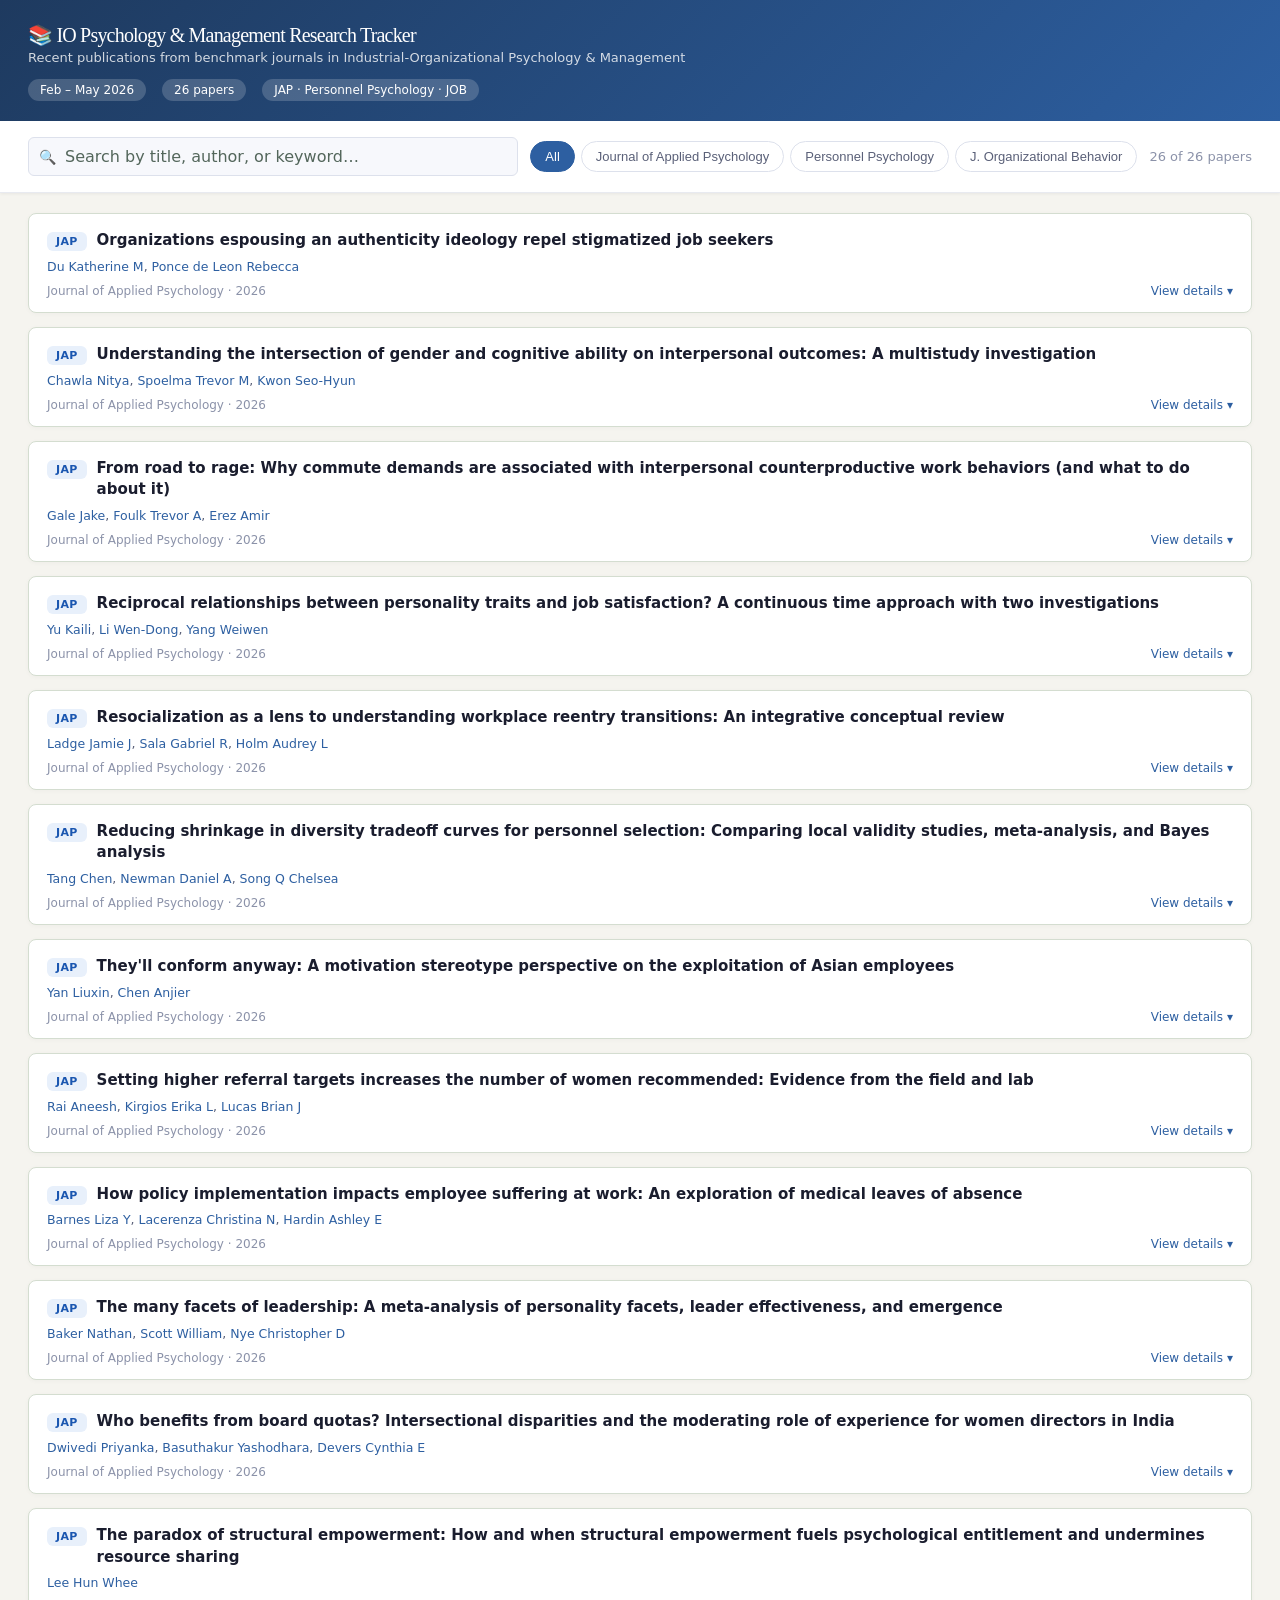
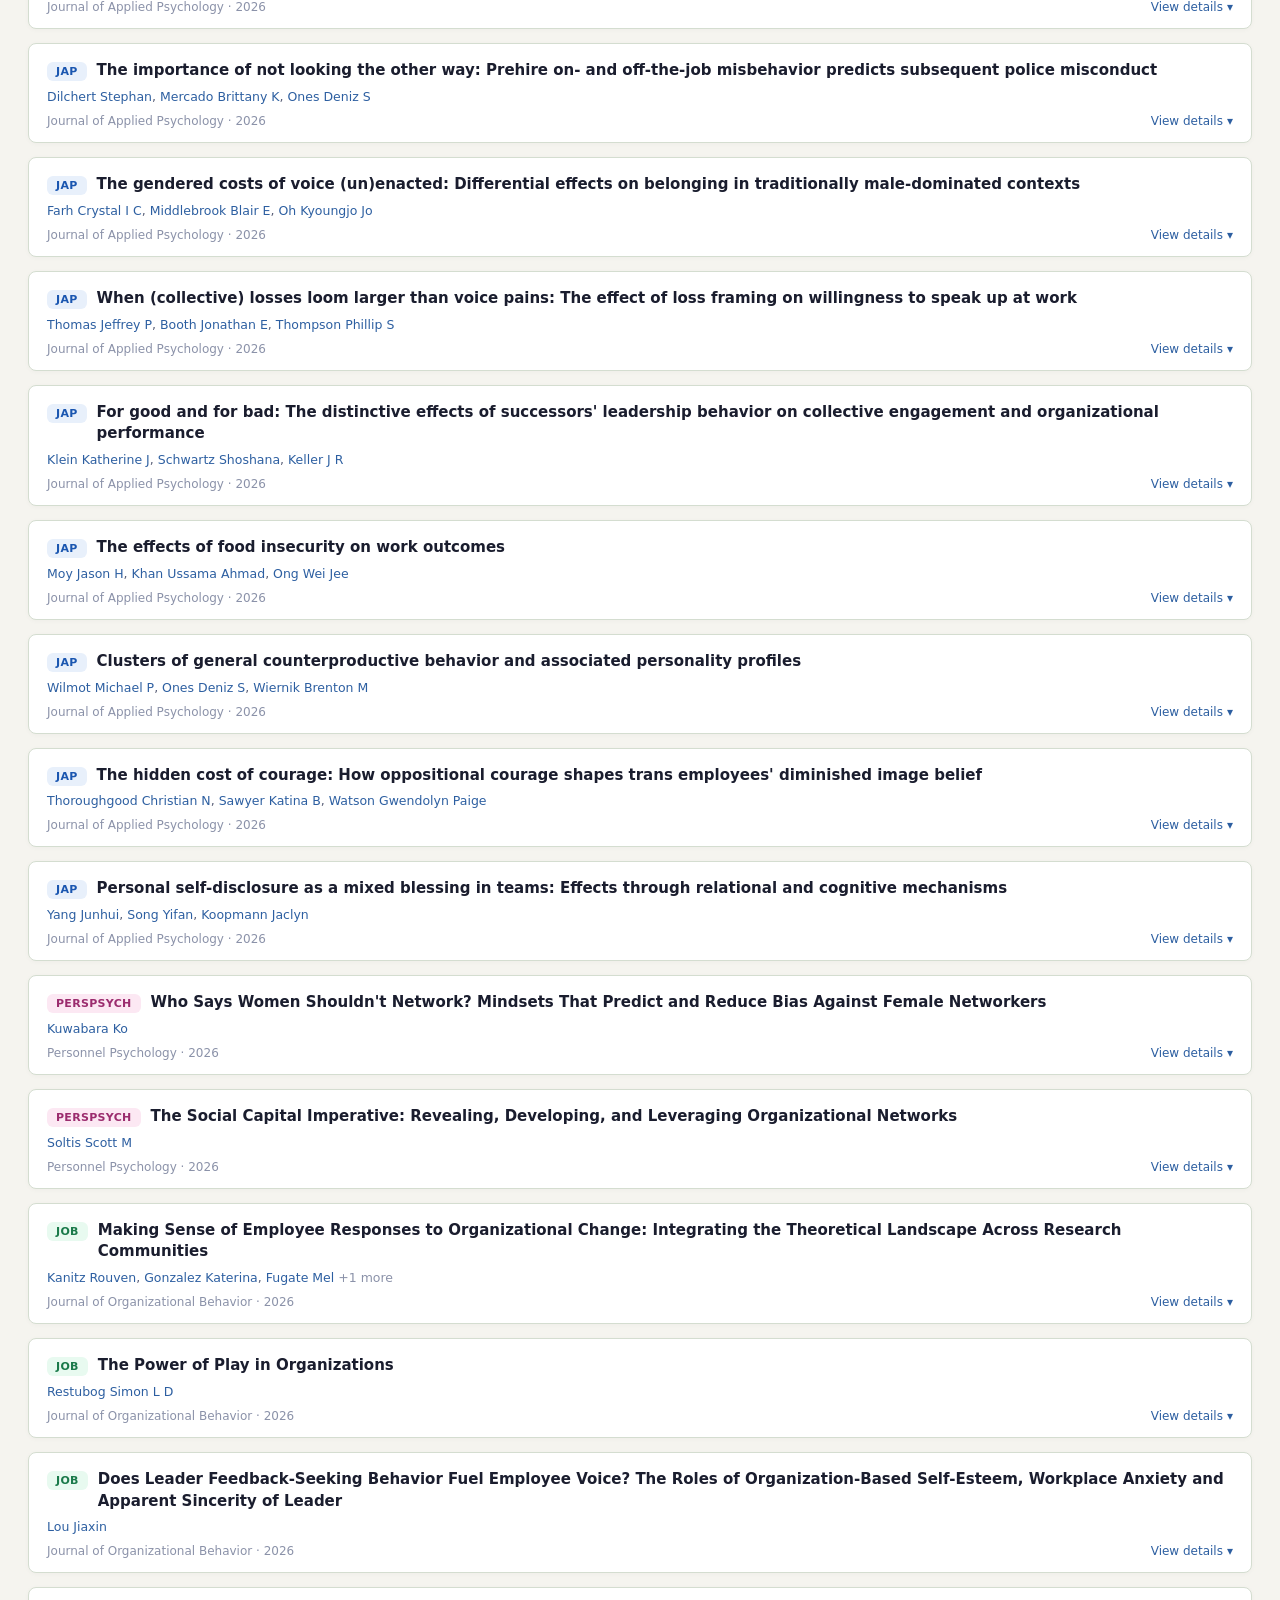
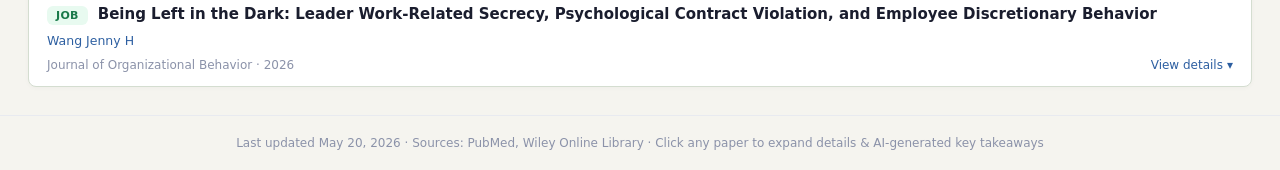
==== commit a87b976c: "Improve task-first layouts, mobile controls and accessible navigation" ====
--- a/io_psych_tracker.html
+++ b/io_psych_tracker.html
@@ -73,7 +73,7 @@
   /* Footer */
   .footer { text-align: center; padding: 20px; font-size: 12px; color: #8b92a9; border-top: 1px solid #e8eaf0; margin-top: 8px; }
 </style>
-<link rel="stylesheet" href="product-design.css?v=20260912">
+<link rel="stylesheet" href="product-design.css?v=20261010">
 </head>
 <body>
 
--- a/product-design.css
+++ b/product-design.css
@@ -80,3 +80,32 @@
 
 /* Selected controls */
 html[data-product-design="2026"] :is(.seg button.on,.tabs button.active,.tab.active,.mode-btn.active){background:var(--product-accent)!important;color:var(--product-surface)!important;border-color:var(--product-accent)!important;}
+/* Usability review 2026-10-10: shared interaction standards, not a new skin. */
+html[data-product-design="2026"] :where(input,select,textarea){font:inherit}
+html[data-product-design="2026"] :where(input,textarea)::placeholder{opacity:1;color:var(--product-muted)}
+html[data-product-design="2026"] :where(button,a,summary){touch-action:manipulation}
+html[data-product-design="2026"] :where(button:not(:disabled),summary){cursor:pointer}
+html[data-product-design="2026"] :where(button:disabled){cursor:not-allowed}
+html[data-product-design="2026"] :where(nav button,.tabs button,.filters button,.chip,.seg button,.btn,.theme-toggle){min-height:36px}
+html[data-product-design="2026"] :where(.refine-panel){border:1px solid var(--product-line);border-radius:8px;margin:12px 0;background:var(--product-surface)}
+html[data-product-design="2026"] .refine-panel>summary{padding:12px 16px;font:600 14px/1.5 var(--sans);color:var(--product-ink)}
+html[data-product-design="2026"] .refine-panel[open]>summary{border-bottom:1px solid var(--product-line);margin-bottom:12px}
+html[data-product-design="2026"] .refine-panel>.filters,html[data-product-design="2026"] .refine-panel>.frow{position:static;padding:8px 16px;background:transparent}
+html[data-product-design="2026"] .refine-panel>summary small{font-weight:400;color:var(--product-muted)}
+html[data-product-design="2026"] .syed-bar a:first-child{min-height:44px;flex-shrink:0;display:inline-flex;align-items:center}
+html[data-product-design="2026"] .syed-bar button{min-width:36px;min-height:36px}
+@media(max-width:650px){
+ html[data-product-design="2026"] :is(input,select,textarea):not([type=checkbox]):not([type=radio]):not([type=range]):not([type=color]):not([type=hidden]){font-size:16px!important;min-height:44px;max-width:100%;box-sizing:border-box}
+ html[data-product-design="2026"] :where(nav button,.tabs button,.filters button,.chip,.seg button,.btn,.theme-toggle,summary){min-height:44px}
+ html[data-product-design="2026"] :where(.hero,.hero-section){padding-top:24px;padding-bottom:16px}
+ html[data-product-design="2026"] :is(.hero-title,.hero h1){font-size:clamp(30px,8vw,38px)!important}
+ html[data-product-design="2026"] .syed-bar{gap:8px!important;padding-inline:12px!important}
+ html[data-product-design="2026"] .syed-bar button{min-width:44px;min-height:44px}
+ html[data-product-design="2026"] .refine-panel>summary{padding:12px}
+ html[data-product-design="2026"] .refine-panel>.filters,html[data-product-design="2026"] .refine-panel>.frow{padding:8px 12px}
+}
+@media print{.refine-panel{display:none!important}}
+
+html[data-product-design="2026"] #syed-tour-btn{position:static!important;float:right;margin:16px 18px 24px!important;min-height:44px;box-shadow:none!important;background:var(--product-surface)!important;color:var(--product-ink)!important;border-color:var(--product-line)!important}
+
+html[data-product-design="2026"] .hero>h1{background:none!important;color:var(--product-ink)!important;-webkit-text-fill-color:var(--product-ink)!important}
